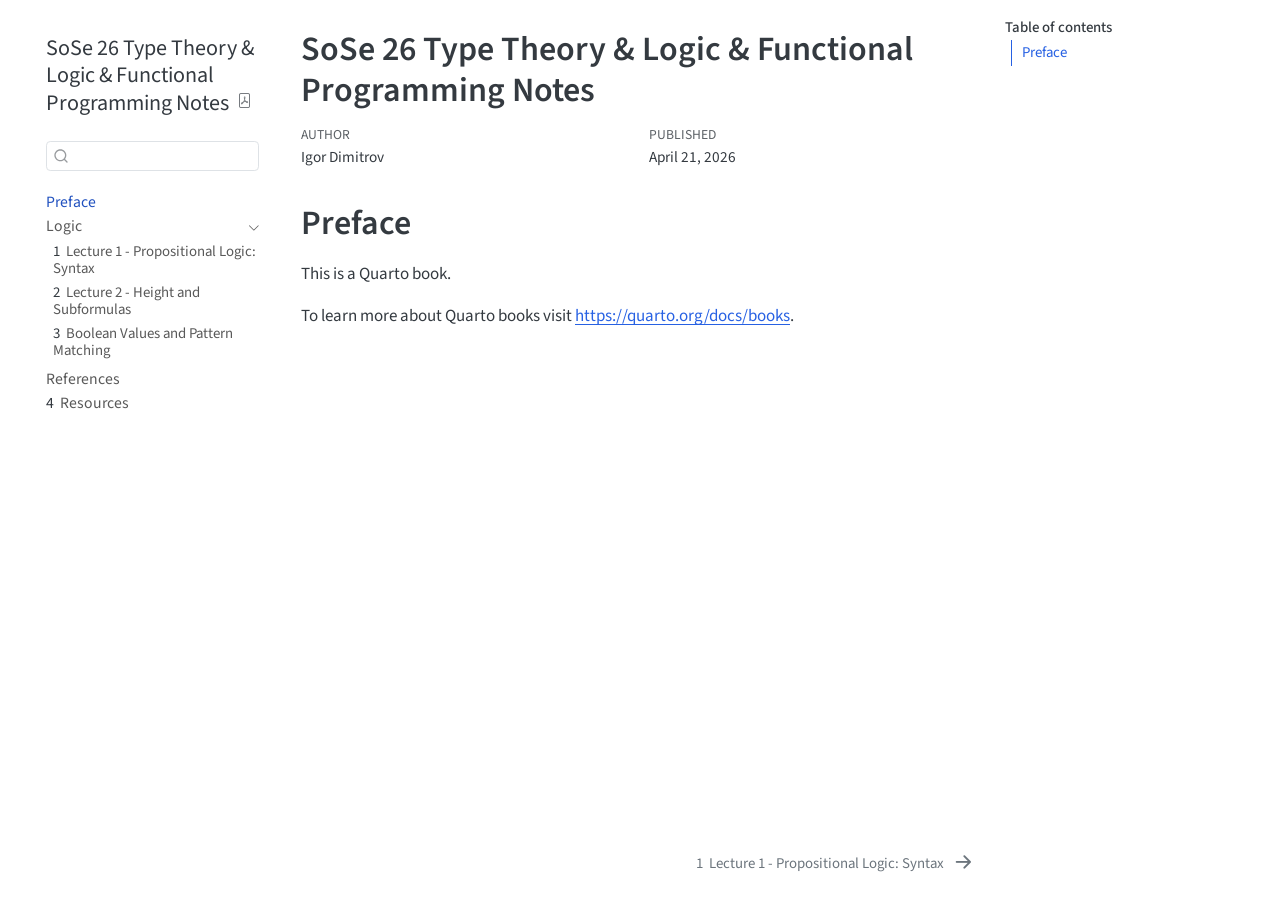
==== index.html @ 35f293f8 "Built site for gh-pages" ====
<!DOCTYPE html>
<html xmlns="http://www.w3.org/1999/xhtml" lang="en" xml:lang="en"><head>

<meta charset="utf-8">
<meta name="generator" content="quarto-1.7.32">

<meta name="viewport" content="width=device-width, initial-scale=1.0, user-scalable=yes">

<meta name="author" content="Igor Dimitrov">
<meta name="dcterms.date" content="2026-04-21">

<title>SoSe 26 Type Theory &amp; Logic &amp; Functional Programming Notes</title>
<style>
code{white-space: pre-wrap;}
span.smallcaps{font-variant: small-caps;}
div.columns{display: flex; gap: min(4vw, 1.5em);}
div.column{flex: auto; overflow-x: auto;}
div.hanging-indent{margin-left: 1.5em; text-indent: -1.5em;}
ul.task-list{list-style: none;}
ul.task-list li input[type="checkbox"] {
  width: 0.8em;
  margin: 0 0.8em 0.2em -1em; /* quarto-specific, see https://github.com/quarto-dev/quarto-cli/issues/4556 */ 
  vertical-align: middle;
}
</style>


<script src="site_libs/quarto-nav/quarto-nav.js"></script>
<script src="site_libs/quarto-nav/headroom.min.js"></script>
<script src="site_libs/clipboard/clipboard.min.js"></script>
<script src="site_libs/quarto-search/autocomplete.umd.js"></script>
<script src="site_libs/quarto-search/fuse.min.js"></script>
<script src="site_libs/quarto-search/quarto-search.js"></script>
<meta name="quarto:offset" content="./">
<link href="./01.html" rel="next">
<script src="site_libs/quarto-html/quarto.js" type="module"></script>
<script src="site_libs/quarto-html/tabsets/tabsets.js" type="module"></script>
<script src="site_libs/quarto-html/popper.min.js"></script>
<script src="site_libs/quarto-html/tippy.umd.min.js"></script>
<script src="site_libs/quarto-html/anchor.min.js"></script>
<link href="site_libs/quarto-html/tippy.css" rel="stylesheet">
<link href="site_libs/quarto-html/quarto-syntax-highlighting-37eea08aefeeee20ff55810ff984fec1.css" rel="stylesheet" id="quarto-text-highlighting-styles">
<script src="site_libs/bootstrap/bootstrap.min.js"></script>
<link href="site_libs/bootstrap/bootstrap-icons.css" rel="stylesheet">
<link href="site_libs/bootstrap/bootstrap-bf132de45b538d253cd2e2da5fec6016.min.css" rel="stylesheet" append-hash="true" id="quarto-bootstrap" data-mode="light">
<script id="quarto-search-options" type="application/json">{
  "location": "sidebar",
  "copy-button": false,
  "collapse-after": 3,
  "panel-placement": "start",
  "type": "textbox",
  "limit": 50,
  "keyboard-shortcut": [
    "f",
    "/",
    "s"
  ],
  "show-item-context": false,
  "language": {
    "search-no-results-text": "No results",
    "search-matching-documents-text": "matching documents",
    "search-copy-link-title": "Copy link to search",
    "search-hide-matches-text": "Hide additional matches",
    "search-more-match-text": "more match in this document",
    "search-more-matches-text": "more matches in this document",
    "search-clear-button-title": "Clear",
    "search-text-placeholder": "",
    "search-detached-cancel-button-title": "Cancel",
    "search-submit-button-title": "Submit",
    "search-label": "Search"
  }
}</script>
<script>
window.MathJax = {
  tex: {
    macros: {
      Nat: "\\mathbb{N}",
      WFF: "\\mathrm{WFF}",

      F: ["\\mathcal{F}_{#1}", 1],
      Fof: ["\\mathcal{F}(#1)", 1],

      Set: ["\\{\\, #1 \\;\\mid\\; #2 \\,\\}", 2],

      Height: ["\\mathrm{ht}(#1)", 1],
      Subf: ["\\mathrm{sf}_{#1}", 1],
      sfn: ["\\mathrm{sf}(#1)", 1],

      Pow: ["\\mathcal{P{}(#1)}", 1],

      concat: "\\mathbin{+\\!\\!+}"
    }
  }
};
</script>


</head>

<body class="nav-sidebar floating quarto-light">

<div id="quarto-search-results"></div>
  <header id="quarto-header" class="headroom fixed-top">
  <nav class="quarto-secondary-nav">
    <div class="container-fluid d-flex">
      <button type="button" class="quarto-btn-toggle btn" data-bs-toggle="collapse" role="button" data-bs-target=".quarto-sidebar-collapse-item" aria-controls="quarto-sidebar" aria-expanded="false" aria-label="Toggle sidebar navigation" onclick="if (window.quartoToggleHeadroom) { window.quartoToggleHeadroom(); }">
        <i class="bi bi-layout-text-sidebar-reverse"></i>
      </button>
        <nav class="quarto-page-breadcrumbs" aria-label="breadcrumb"><ol class="breadcrumb"><li class="breadcrumb-item"><a href="./index.html">Preface</a></li></ol></nav>
        <a class="flex-grow-1" role="navigation" data-bs-toggle="collapse" data-bs-target=".quarto-sidebar-collapse-item" aria-controls="quarto-sidebar" aria-expanded="false" aria-label="Toggle sidebar navigation" onclick="if (window.quartoToggleHeadroom) { window.quartoToggleHeadroom(); }">      
        </a>
      <button type="button" class="btn quarto-search-button" aria-label="Search" onclick="window.quartoOpenSearch();">
        <i class="bi bi-search"></i>
      </button>
    </div>
  </nav>
</header>
<!-- content -->
<div id="quarto-content" class="quarto-container page-columns page-rows-contents page-layout-article">
<!-- sidebar -->
  <nav id="quarto-sidebar" class="sidebar collapse collapse-horizontal quarto-sidebar-collapse-item sidebar-navigation floating overflow-auto">
    <div class="pt-lg-2 mt-2 text-left sidebar-header">
    <div class="sidebar-title mb-0 py-0">
      <a href="./">SoSe 26 Type Theory &amp; Logic &amp; Functional Programming Notes</a> 
        <div class="sidebar-tools-main">
    <a href="./SoSe-26-Type-Theory---Logic---Functional-Programming-Notes.pdf" title="Download PDF" class="quarto-navigation-tool px-1" aria-label="Download PDF"><i class="bi bi-file-pdf"></i></a>
</div>
    </div>
      </div>
        <div class="mt-2 flex-shrink-0 align-items-center">
        <div class="sidebar-search">
        <div id="quarto-search" class="" title="Search"></div>
        </div>
        </div>
    <div class="sidebar-menu-container"> 
    <ul class="list-unstyled mt-1">
        <li class="sidebar-item">
  <div class="sidebar-item-container"> 
  <a href="./index.html" class="sidebar-item-text sidebar-link active">
 <span class="menu-text">Preface</span></a>
  </div>
</li>
        <li class="sidebar-item sidebar-item-section">
      <div class="sidebar-item-container"> 
            <a class="sidebar-item-text sidebar-link text-start" data-bs-toggle="collapse" data-bs-target="#quarto-sidebar-section-1" role="navigation" aria-expanded="true">
 <span class="menu-text">Logic</span></a>
          <a class="sidebar-item-toggle text-start" data-bs-toggle="collapse" data-bs-target="#quarto-sidebar-section-1" role="navigation" aria-expanded="true" aria-label="Toggle section">
            <i class="bi bi-chevron-right ms-2"></i>
          </a> 
      </div>
      <ul id="quarto-sidebar-section-1" class="collapse list-unstyled sidebar-section depth1 show">  
          <li class="sidebar-item">
  <div class="sidebar-item-container"> 
  <a href="./01.html" class="sidebar-item-text sidebar-link">
 <span class="menu-text"><span class="chapter-number">1</span>&nbsp; <span class="chapter-title">Lecture 1 - Propositional Logic: Syntax</span></span></a>
  </div>
</li>
          <li class="sidebar-item">
  <div class="sidebar-item-container"> 
  <a href="./02.html" class="sidebar-item-text sidebar-link">
 <span class="menu-text"><span class="chapter-number">2</span>&nbsp; <span class="chapter-title">Lecture 2 - Height and Subformulas</span></span></a>
  </div>
</li>
          <li class="sidebar-item">
  <div class="sidebar-item-container"> 
  <a href="./BooleanValues.html" class="sidebar-item-text sidebar-link">
 <span class="menu-text"><span class="chapter-number">3</span>&nbsp; <span class="chapter-title">Boolean Values and Pattern Matching</span></span></a>
  </div>
</li>
      </ul>
  </li>
        <li class="sidebar-item">
  <div class="sidebar-item-container"> 
  <a href="./references.html" class="sidebar-item-text sidebar-link">
 <span class="menu-text">References</span></a>
  </div>
</li>
        <li class="sidebar-item">
  <div class="sidebar-item-container"> 
  <a href="./resources.html" class="sidebar-item-text sidebar-link">
 <span class="menu-text"><span class="chapter-number">4</span>&nbsp; <span class="chapter-title">Resources</span></span></a>
  </div>
</li>
    </ul>
    </div>
</nav>
<div id="quarto-sidebar-glass" class="quarto-sidebar-collapse-item" data-bs-toggle="collapse" data-bs-target=".quarto-sidebar-collapse-item"></div>
<!-- margin-sidebar -->
    <div id="quarto-margin-sidebar" class="sidebar margin-sidebar">
        <nav id="TOC" role="doc-toc" class="toc-active">
    <h2 id="toc-title">Table of contents</h2>
   
  <ul>
  <li><a href="#preface" id="toc-preface" class="nav-link active" data-scroll-target="#preface">Preface</a></li>
  </ul>
</nav>
    </div>
<!-- main -->
<main class="content" id="quarto-document-content">

<header id="title-block-header" class="quarto-title-block default">
<div class="quarto-title">
<h1 class="title">SoSe 26 Type Theory &amp; Logic &amp; Functional Programming Notes</h1>
</div>



<div class="quarto-title-meta">

    <div>
    <div class="quarto-title-meta-heading">Author</div>
    <div class="quarto-title-meta-contents">
             <p>Igor Dimitrov </p>
          </div>
  </div>
    
    <div>
    <div class="quarto-title-meta-heading">Published</div>
    <div class="quarto-title-meta-contents">
      <p class="date">April 21, 2026</p>
    </div>
  </div>
  
    
  </div>
  


</header>


<section id="preface" class="level1 unnumbered">
<h1 class="unnumbered">Preface</h1>
<p>This is a Quarto book.</p>
<p>To learn more about Quarto books visit <a href="https://quarto.org/docs/books" class="uri">https://quarto.org/docs/books</a>.</p>


</section>

</main> <!-- /main -->
<script id="quarto-html-after-body" type="application/javascript">
  window.document.addEventListener("DOMContentLoaded", function (event) {
    const icon = "";
    const anchorJS = new window.AnchorJS();
    anchorJS.options = {
      placement: 'right',
      icon: icon
    };
    anchorJS.add('.anchored');
    const isCodeAnnotation = (el) => {
      for (const clz of el.classList) {
        if (clz.startsWith('code-annotation-')) {                     
          return true;
        }
      }
      return false;
    }
    const onCopySuccess = function(e) {
      // button target
      const button = e.trigger;
      // don't keep focus
      button.blur();
      // flash "checked"
      button.classList.add('code-copy-button-checked');
      var currentTitle = button.getAttribute("title");
      button.setAttribute("title", "Copied!");
      let tooltip;
      if (window.bootstrap) {
        button.setAttribute("data-bs-toggle", "tooltip");
        button.setAttribute("data-bs-placement", "left");
        button.setAttribute("data-bs-title", "Copied!");
        tooltip = new bootstrap.Tooltip(button, 
          { trigger: "manual", 
            customClass: "code-copy-button-tooltip",
            offset: [0, -8]});
        tooltip.show();    
      }
      setTimeout(function() {
        if (tooltip) {
          tooltip.hide();
          button.removeAttribute("data-bs-title");
          button.removeAttribute("data-bs-toggle");
          button.removeAttribute("data-bs-placement");
        }
        button.setAttribute("title", currentTitle);
        button.classList.remove('code-copy-button-checked');
      }, 1000);
      // clear code selection
      e.clearSelection();
    }
    const getTextToCopy = function(trigger) {
        const codeEl = trigger.previousElementSibling.cloneNode(true);
        for (const childEl of codeEl.children) {
          if (isCodeAnnotation(childEl)) {
            childEl.remove();
          }
        }
        return codeEl.innerText;
    }
    const clipboard = new window.ClipboardJS('.code-copy-button:not([data-in-quarto-modal])', {
      text: getTextToCopy
    });
    clipboard.on('success', onCopySuccess);
    if (window.document.getElementById('quarto-embedded-source-code-modal')) {
      const clipboardModal = new window.ClipboardJS('.code-copy-button[data-in-quarto-modal]', {
        text: getTextToCopy,
        container: window.document.getElementById('quarto-embedded-source-code-modal')
      });
      clipboardModal.on('success', onCopySuccess);
    }
      var localhostRegex = new RegExp(/^(?:http|https):\/\/localhost\:?[0-9]*\//);
      var mailtoRegex = new RegExp(/^mailto:/);
        var filterRegex = new RegExp('/' + window.location.host + '/');
      var isInternal = (href) => {
          return filterRegex.test(href) || localhostRegex.test(href) || mailtoRegex.test(href);
      }
      // Inspect non-navigation links and adorn them if external
     var links = window.document.querySelectorAll('a[href]:not(.nav-link):not(.navbar-brand):not(.toc-action):not(.sidebar-link):not(.sidebar-item-toggle):not(.pagination-link):not(.no-external):not([aria-hidden]):not(.dropdown-item):not(.quarto-navigation-tool):not(.about-link)');
      for (var i=0; i<links.length; i++) {
        const link = links[i];
        if (!isInternal(link.href)) {
          // undo the damage that might have been done by quarto-nav.js in the case of
          // links that we want to consider external
          if (link.dataset.originalHref !== undefined) {
            link.href = link.dataset.originalHref;
          }
        }
      }
    function tippyHover(el, contentFn, onTriggerFn, onUntriggerFn) {
      const config = {
        allowHTML: true,
        maxWidth: 500,
        delay: 100,
        arrow: false,
        appendTo: function(el) {
            return el.parentElement;
        },
        interactive: true,
        interactiveBorder: 10,
        theme: 'quarto',
        placement: 'bottom-start',
      };
      if (contentFn) {
        config.content = contentFn;
      }
      if (onTriggerFn) {
        config.onTrigger = onTriggerFn;
      }
      if (onUntriggerFn) {
        config.onUntrigger = onUntriggerFn;
      }
      window.tippy(el, config); 
    }
    const noterefs = window.document.querySelectorAll('a[role="doc-noteref"]');
    for (var i=0; i<noterefs.length; i++) {
      const ref = noterefs[i];
      tippyHover(ref, function() {
        // use id or data attribute instead here
        let href = ref.getAttribute('data-footnote-href') || ref.getAttribute('href');
        try { href = new URL(href).hash; } catch {}
        const id = href.replace(/^#\/?/, "");
        const note = window.document.getElementById(id);
        if (note) {
          return note.innerHTML;
        } else {
          return "";
        }
      });
    }
    const xrefs = window.document.querySelectorAll('a.quarto-xref');
    const processXRef = (id, note) => {
      // Strip column container classes
      const stripColumnClz = (el) => {
        el.classList.remove("page-full", "page-columns");
        if (el.children) {
          for (const child of el.children) {
            stripColumnClz(child);
          }
        }
      }
      stripColumnClz(note)
      if (id === null || id.startsWith('sec-')) {
        // Special case sections, only their first couple elements
        const container = document.createElement("div");
        if (note.children && note.children.length > 2) {
          container.appendChild(note.children[0].cloneNode(true));
          for (let i = 1; i < note.children.length; i++) {
            const child = note.children[i];
            if (child.tagName === "P" && child.innerText === "") {
              continue;
            } else {
              container.appendChild(child.cloneNode(true));
              break;
            }
          }
          if (window.Quarto?.typesetMath) {
            window.Quarto.typesetMath(container);
          }
          return container.innerHTML
        } else {
          if (window.Quarto?.typesetMath) {
            window.Quarto.typesetMath(note);
          }
          return note.innerHTML;
        }
      } else {
        // Remove any anchor links if they are present
        const anchorLink = note.querySelector('a.anchorjs-link');
        if (anchorLink) {
          anchorLink.remove();
        }
        if (window.Quarto?.typesetMath) {
          window.Quarto.typesetMath(note);
        }
        if (note.classList.contains("callout")) {
          return note.outerHTML;
        } else {
          return note.innerHTML;
        }
      }
    }
    for (var i=0; i<xrefs.length; i++) {
      const xref = xrefs[i];
      tippyHover(xref, undefined, function(instance) {
        instance.disable();
        let url = xref.getAttribute('href');
        let hash = undefined; 
        if (url.startsWith('#')) {
          hash = url;
        } else {
          try { hash = new URL(url).hash; } catch {}
        }
        if (hash) {
          const id = hash.replace(/^#\/?/, "");
          const note = window.document.getElementById(id);
          if (note !== null) {
            try {
              const html = processXRef(id, note.cloneNode(true));
              instance.setContent(html);
            } finally {
              instance.enable();
              instance.show();
            }
          } else {
            // See if we can fetch this
            fetch(url.split('#')[0])
            .then(res => res.text())
            .then(html => {
              const parser = new DOMParser();
              const htmlDoc = parser.parseFromString(html, "text/html");
              const note = htmlDoc.getElementById(id);
              if (note !== null) {
                const html = processXRef(id, note);
                instance.setContent(html);
              } 
            }).finally(() => {
              instance.enable();
              instance.show();
            });
          }
        } else {
          // See if we can fetch a full url (with no hash to target)
          // This is a special case and we should probably do some content thinning / targeting
          fetch(url)
          .then(res => res.text())
          .then(html => {
            const parser = new DOMParser();
            const htmlDoc = parser.parseFromString(html, "text/html");
            const note = htmlDoc.querySelector('main.content');
            if (note !== null) {
              // This should only happen for chapter cross references
              // (since there is no id in the URL)
              // remove the first header
              if (note.children.length > 0 && note.children[0].tagName === "HEADER") {
                note.children[0].remove();
              }
              const html = processXRef(null, note);
              instance.setContent(html);
            } 
          }).finally(() => {
            instance.enable();
            instance.show();
          });
        }
      }, function(instance) {
      });
    }
        let selectedAnnoteEl;
        const selectorForAnnotation = ( cell, annotation) => {
          let cellAttr = 'data-code-cell="' + cell + '"';
          let lineAttr = 'data-code-annotation="' +  annotation + '"';
          const selector = 'span[' + cellAttr + '][' + lineAttr + ']';
          return selector;
        }
        const selectCodeLines = (annoteEl) => {
          const doc = window.document;
          const targetCell = annoteEl.getAttribute("data-target-cell");
          const targetAnnotation = annoteEl.getAttribute("data-target-annotation");
          const annoteSpan = window.document.querySelector(selectorForAnnotation(targetCell, targetAnnotation));
          const lines = annoteSpan.getAttribute("data-code-lines").split(",");
          const lineIds = lines.map((line) => {
            return targetCell + "-" + line;
          })
          let top = null;
          let height = null;
          let parent = null;
          if (lineIds.length > 0) {
              //compute the position of the single el (top and bottom and make a div)
              const el = window.document.getElementById(lineIds[0]);
              top = el.offsetTop;
              height = el.offsetHeight;
              parent = el.parentElement.parentElement;
            if (lineIds.length > 1) {
              const lastEl = window.document.getElementById(lineIds[lineIds.length - 1]);
              const bottom = lastEl.offsetTop + lastEl.offsetHeight;
              height = bottom - top;
            }
            if (top !== null && height !== null && parent !== null) {
              // cook up a div (if necessary) and position it 
              let div = window.document.getElementById("code-annotation-line-highlight");
              if (div === null) {
                div = window.document.createElement("div");
                div.setAttribute("id", "code-annotation-line-highlight");
                div.style.position = 'absolute';
                parent.appendChild(div);
              }
              div.style.top = top - 2 + "px";
              div.style.height = height + 4 + "px";
              div.style.left = 0;
              let gutterDiv = window.document.getElementById("code-annotation-line-highlight-gutter");
              if (gutterDiv === null) {
                gutterDiv = window.document.createElement("div");
                gutterDiv.setAttribute("id", "code-annotation-line-highlight-gutter");
                gutterDiv.style.position = 'absolute';
                const codeCell = window.document.getElementById(targetCell);
                const gutter = codeCell.querySelector('.code-annotation-gutter');
                gutter.appendChild(gutterDiv);
              }
              gutterDiv.style.top = top - 2 + "px";
              gutterDiv.style.height = height + 4 + "px";
            }
            selectedAnnoteEl = annoteEl;
          }
        };
        const unselectCodeLines = () => {
          const elementsIds = ["code-annotation-line-highlight", "code-annotation-line-highlight-gutter"];
          elementsIds.forEach((elId) => {
            const div = window.document.getElementById(elId);
            if (div) {
              div.remove();
            }
          });
          selectedAnnoteEl = undefined;
        };
          // Handle positioning of the toggle
      window.addEventListener(
        "resize",
        throttle(() => {
          elRect = undefined;
          if (selectedAnnoteEl) {
            selectCodeLines(selectedAnnoteEl);
          }
        }, 10)
      );
      function throttle(fn, ms) {
      let throttle = false;
      let timer;
        return (...args) => {
          if(!throttle) { // first call gets through
              fn.apply(this, args);
              throttle = true;
          } else { // all the others get throttled
              if(timer) clearTimeout(timer); // cancel #2
              timer = setTimeout(() => {
                fn.apply(this, args);
                timer = throttle = false;
              }, ms);
          }
        };
      }
        // Attach click handler to the DT
        const annoteDls = window.document.querySelectorAll('dt[data-target-cell]');
        for (const annoteDlNode of annoteDls) {
          annoteDlNode.addEventListener('click', (event) => {
            const clickedEl = event.target;
            if (clickedEl !== selectedAnnoteEl) {
              unselectCodeLines();
              const activeEl = window.document.querySelector('dt[data-target-cell].code-annotation-active');
              if (activeEl) {
                activeEl.classList.remove('code-annotation-active');
              }
              selectCodeLines(clickedEl);
              clickedEl.classList.add('code-annotation-active');
            } else {
              // Unselect the line
              unselectCodeLines();
              clickedEl.classList.remove('code-annotation-active');
            }
          });
        }
    const findCites = (el) => {
      const parentEl = el.parentElement;
      if (parentEl) {
        const cites = parentEl.dataset.cites;
        if (cites) {
          return {
            el,
            cites: cites.split(' ')
          };
        } else {
          return findCites(el.parentElement)
        }
      } else {
        return undefined;
      }
    };
    var bibliorefs = window.document.querySelectorAll('a[role="doc-biblioref"]');
    for (var i=0; i<bibliorefs.length; i++) {
      const ref = bibliorefs[i];
      const citeInfo = findCites(ref);
      if (citeInfo) {
        tippyHover(citeInfo.el, function() {
          var popup = window.document.createElement('div');
          citeInfo.cites.forEach(function(cite) {
            var citeDiv = window.document.createElement('div');
            citeDiv.classList.add('hanging-indent');
            citeDiv.classList.add('csl-entry');
            var biblioDiv = window.document.getElementById('ref-' + cite);
            if (biblioDiv) {
              citeDiv.innerHTML = biblioDiv.innerHTML;
            }
            popup.appendChild(citeDiv);
          });
          return popup.innerHTML;
        });
      }
    }
  });
  </script>
<nav class="page-navigation">
  <div class="nav-page nav-page-previous">
  </div>
  <div class="nav-page nav-page-next">
      <a href="./01.html" class="pagination-link" aria-label="Lecture 1 - Propositional Logic: Syntax">
        <span class="nav-page-text"><span class="chapter-number">1</span>&nbsp; <span class="chapter-title">Lecture 1 - Propositional Logic: Syntax</span></span> <i class="bi bi-arrow-right-short"></i>
      </a>
  </div>
</nav>
</div> <!-- /content -->




</body></html>
---- site_libs/quarto-html/tippy.css ----
.tippy-box[data-animation=fade][data-state=hidden]{opacity:0}[data-tippy-root]{max-width:calc(100vw - 10px)}.tippy-box{position:relative;background-color:#333;color:#fff;border-radius:4px;font-size:14px;line-height:1.4;white-space:normal;outline:0;transition-property:transform,visibility,opacity}.tippy-box[data-placement^=top]>.tippy-arrow{bottom:0}.tippy-box[data-placement^=top]>.tippy-arrow:before{bottom:-7px;left:0;border-width:8px 8px 0;border-top-color:initial;transform-origin:center top}.tippy-box[data-placement^=bottom]>.tippy-arrow{top:0}.tippy-box[data-placement^=bottom]>.tippy-arrow:before{top:-7px;left:0;border-width:0 8px 8px;border-bottom-color:initial;transform-origin:center bottom}.tippy-box[data-placement^=left]>.tippy-arrow{right:0}.tippy-box[data-placement^=left]>.tippy-arrow:before{border-width:8px 0 8px 8px;border-left-color:initial;right:-7px;transform-origin:center left}.tippy-box[data-placement^=right]>.tippy-arrow{left:0}.tippy-box[data-placement^=right]>.tippy-arrow:before{left:-7px;border-width:8px 8px 8px 0;border-right-color:initial;transform-origin:center right}.tippy-box[data-inertia][data-state=visible]{transition-timing-function:cubic-bezier(.54,1.5,.38,1.11)}.tippy-arrow{width:16px;height:16px;color:#333}.tippy-arrow:before{content:"";position:absolute;border-color:transparent;border-style:solid}.tippy-content{position:relative;padding:5px 9px;z-index:1}
---- site_libs/quarto-html/quarto-syntax-highlighting-37eea08aefeeee20ff55810ff984fec1.css ----
/* quarto syntax highlight colors */
:root {
  --quarto-hl-ot-color: #003B4F;
  --quarto-hl-at-color: #657422;
  --quarto-hl-ss-color: #20794D;
  --quarto-hl-an-color: #5E5E5E;
  --quarto-hl-fu-color: #4758AB;
  --quarto-hl-st-color: #20794D;
  --quarto-hl-cf-color: #003B4F;
  --quarto-hl-op-color: #5E5E5E;
  --quarto-hl-er-color: #AD0000;
  --quarto-hl-bn-color: #AD0000;
  --quarto-hl-al-color: #AD0000;
  --quarto-hl-va-color: #111111;
  --quarto-hl-bu-color: inherit;
  --quarto-hl-ex-color: inherit;
  --quarto-hl-pp-color: #AD0000;
  --quarto-hl-in-color: #5E5E5E;
  --quarto-hl-vs-color: #20794D;
  --quarto-hl-wa-color: #5E5E5E;
  --quarto-hl-do-color: #5E5E5E;
  --quarto-hl-im-color: #00769E;
  --quarto-hl-ch-color: #20794D;
  --quarto-hl-dt-color: #AD0000;
  --quarto-hl-fl-color: #AD0000;
  --quarto-hl-co-color: #5E5E5E;
  --quarto-hl-cv-color: #5E5E5E;
  --quarto-hl-cn-color: #8f5902;
  --quarto-hl-sc-color: #5E5E5E;
  --quarto-hl-dv-color: #AD0000;
  --quarto-hl-kw-color: #003B4F;
}

/* other quarto variables */
:root {
  --quarto-font-monospace: SFMono-Regular, Menlo, Monaco, Consolas, "Liberation Mono", "Courier New", monospace;
}

/* syntax highlight based on Pandoc's rules */
pre > code.sourceCode > span {
  color: #003B4F;
}

code.sourceCode > span {
  color: #003B4F;
}

div.sourceCode,
div.sourceCode pre.sourceCode {
  color: #003B4F;
}

/* Normal */
code span {
  color: #003B4F;
}

/* Alert */
code span.al {
  color: #AD0000;
  font-style: inherit;
}

/* Annotation */
code span.an {
  color: #5E5E5E;
  font-style: inherit;
}

/* Attribute */
code span.at {
  color: #657422;
  font-style: inherit;
}

/* BaseN */
code span.bn {
  color: #AD0000;
  font-style: inherit;
}

/* BuiltIn */
code span.bu {
  font-style: inherit;
}

/* ControlFlow */
code span.cf {
  color: #003B4F;
  font-weight: bold;
  font-style: inherit;
}

/* Char */
code span.ch {
  color: #20794D;
  font-style: inherit;
}

/* Constant */
code span.cn {
  color: #8f5902;
  font-style: inherit;
}

/* Comment */
code span.co {
  color: #5E5E5E;
  font-style: inherit;
}

/* CommentVar */
code span.cv {
  color: #5E5E5E;
  font-style: italic;
}

/* Documentation */
code span.do {
  color: #5E5E5E;
  font-style: italic;
}

/* DataType */
code span.dt {
  color: #AD0000;
  font-style: inherit;
}

/* DecVal */
code span.dv {
  color: #AD0000;
  font-style: inherit;
}

/* Error */
code span.er {
  color: #AD0000;
  font-style: inherit;
}

/* Extension */
code span.ex {
  font-style: inherit;
}

/* Float */
code span.fl {
  color: #AD0000;
  font-style: inherit;
}

/* Function */
code span.fu {
  color: #4758AB;
  font-style: inherit;
}

/* Import */
code span.im {
  color: #00769E;
  font-style: inherit;
}

/* Information */
code span.in {
  color: #5E5E5E;
  font-style: inherit;
}

/* Keyword */
code span.kw {
  color: #003B4F;
  font-weight: bold;
  font-style: inherit;
}

/* Operator */
code span.op {
  color: #5E5E5E;
  font-style: inherit;
}

/* Other */
code span.ot {
  color: #003B4F;
  font-style: inherit;
}

/* Preprocessor */
code span.pp {
  color: #AD0000;
  font-style: inherit;
}

/* SpecialChar */
code span.sc {
  color: #5E5E5E;
  font-style: inherit;
}

/* SpecialString */
code span.ss {
  color: #20794D;
  font-style: inherit;
}

/* String */
code span.st {
  color: #20794D;
  font-style: inherit;
}

/* Variable */
code span.va {
  color: #111111;
  font-style: inherit;
}

/* VerbatimString */
code span.vs {
  color: #20794D;
  font-style: inherit;
}

/* Warning */
code span.wa {
  color: #5E5E5E;
  font-style: italic;
}

.prevent-inlining {
  content: "</";
}

/*# sourceMappingURL=27d3d809615f7771493d095567f04340.css.map */
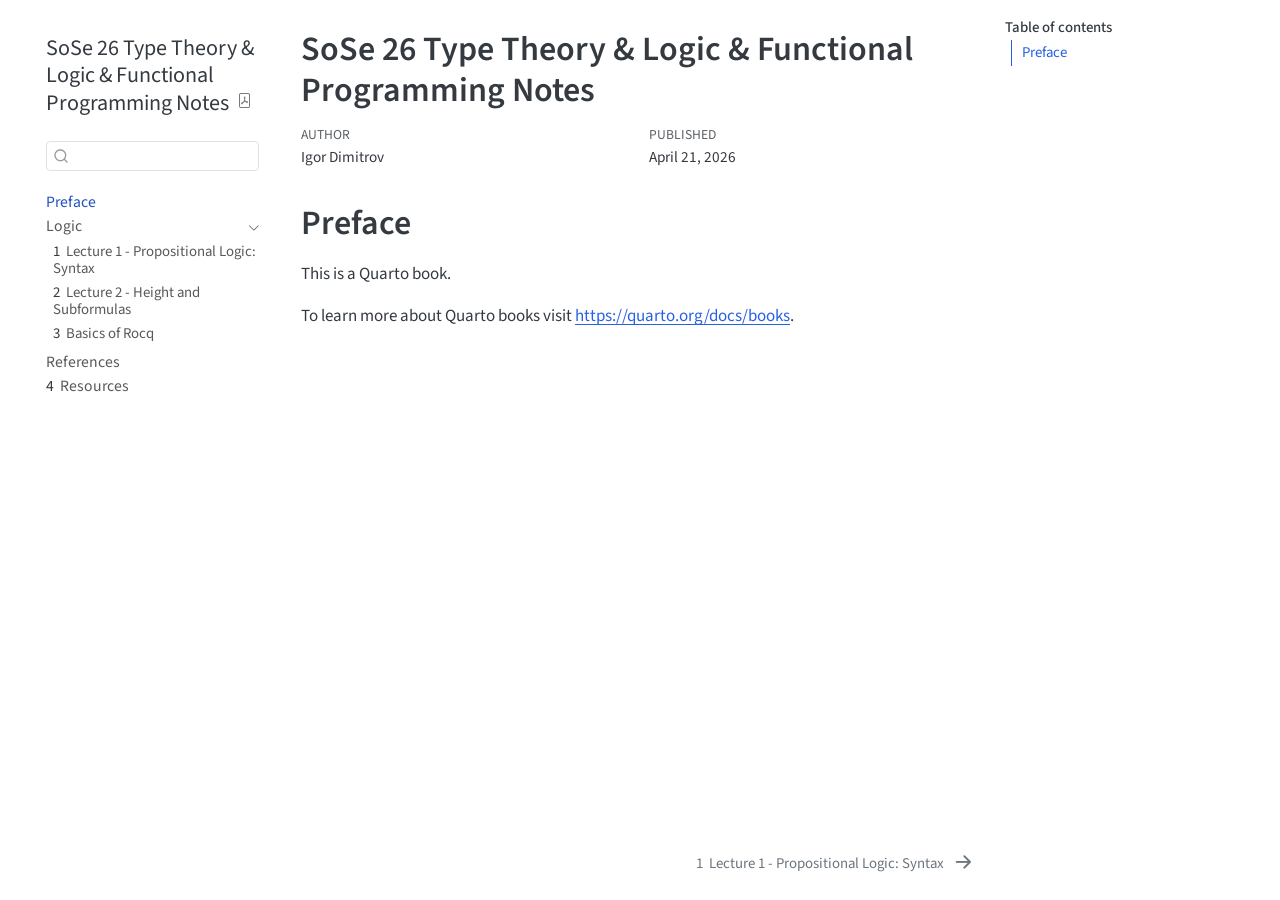
==== commit d3aeed1b: "Built site for gh-pages" ====
--- a/index.html
+++ b/index.html
@@ -42,7 +42,7 @@
 <link href="site_libs/quarto-html/quarto-syntax-highlighting-37eea08aefeeee20ff55810ff984fec1.css" rel="stylesheet" id="quarto-text-highlighting-styles">
 <script src="site_libs/bootstrap/bootstrap.min.js"></script>
 <link href="site_libs/bootstrap/bootstrap-icons.css" rel="stylesheet">
-<link href="site_libs/bootstrap/bootstrap-bf132de45b538d253cd2e2da5fec6016.min.css" rel="stylesheet" append-hash="true" id="quarto-bootstrap" data-mode="light">
+<link href="site_libs/bootstrap/bootstrap-e920c21d6bc3d7ff29e2ffcfe306ac9a.min.css" rel="stylesheet" append-hash="true" id="quarto-bootstrap" data-mode="light">
 <script id="quarto-search-options" type="application/json">{
   "location": "sidebar",
   "copy-button": false,
@@ -88,13 +88,24 @@
 
       Pow: ["\\mathcal{P{}(#1)}", 1],
 
-      concat: "\\mathbin{+\\!\\!+}"
+      concat: "\\mathbin{+\\!\\!+}",
+
+      // Lambda calculus and reduction notation
+      labs: ["\\lambda #1.\\,#2", 2],
+      tlabs: ["\\lambda #1 : #2.\\,#3", 3],
+      lapp: ["#1\\,#2", 2],
+
+      red: "\\to\\,",
+      betared: "\\to_\\beta\\,",
+      mred: "\\to^*\\,",
+      infrule: ["\\frac{#1}{#2}", 2]
     }
   }
 };
 </script>
 
 
+<link rel="stylesheet" href="styles.css">
 </head>
 
 <body class="nav-sidebar floating quarto-light">
@@ -163,8 +174,8 @@
 </li>
           <li class="sidebar-item">
   <div class="sidebar-item-container"> 
-  <a href="./BooleanValues.html" class="sidebar-item-text sidebar-link">
- <span class="menu-text"><span class="chapter-number">3</span>&nbsp; <span class="chapter-title">Boolean Values and Pattern Matching</span></span></a>
+  <a href="./03-BooleanValues.html" class="sidebar-item-text sidebar-link">
+ <span class="menu-text"><span class="chapter-number">3</span>&nbsp; <span class="chapter-title">Basics of Rocq</span></span></a>
   </div>
 </li>
       </ul>
--- a/styles.css
+++ b/styles.css
@@ -0,0 +1,65 @@
+/* General code block fallback */
+pre:not(.sourceCode) {
+  background-color: #f7f7f7;
+  border-radius: 6px;
+  padding: 0.5em;
+  margin: 1em 0;
+}
+
+/* Inline code and code inside blocks */
+pre:not(.sourceCode) code {
+  background-color: transparent;
+}
+
+
+/* Normal source code blocks */
+div.sourceCode {
+  background-color: #f7f7f7;
+  border-radius: 6px;
+  padding: 0.5em;
+  margin: 1em 0;
+}
+
+/* The actual visible code area inside normal source blocks */
+div.sourceCode pre.sourceCode {
+  background-color: transparent;
+  margin: 0;
+  padding: 0;
+}
+
+/* Fallback: some code blocks may be rendered directly as pre.sourceCode */
+pre.sourceCode {
+  background-color: #f7f7f7;
+  border-radius: 6px;
+  padding: 0.5em;
+}
+
+/* Code inside source blocks */
+pre.sourceCode code {
+  background-color: transparent;
+}
+
+/* Executable cell input blocks */
+.cell-code {
+  background-color: #f7f7f7;
+  border-left: 3px solid #cccccc;
+  border-radius: 6px;
+  padding: 0.5em;
+}
+
+/* Code inside executable cells */
+.cell-code pre {
+  background-color: transparent;
+  margin-bottom: 0;
+}
+
+/* Executable cell output blocks */
+.cell-output,
+.cell-output-stdout,
+.cell-output-stderr {
+  background-color: #fafafa;
+  padding: 0.5em 0.75em;
+  margin-top: 0.25em;
+  margin-bottom: 1em;
+  border-radius: 4px;
+}
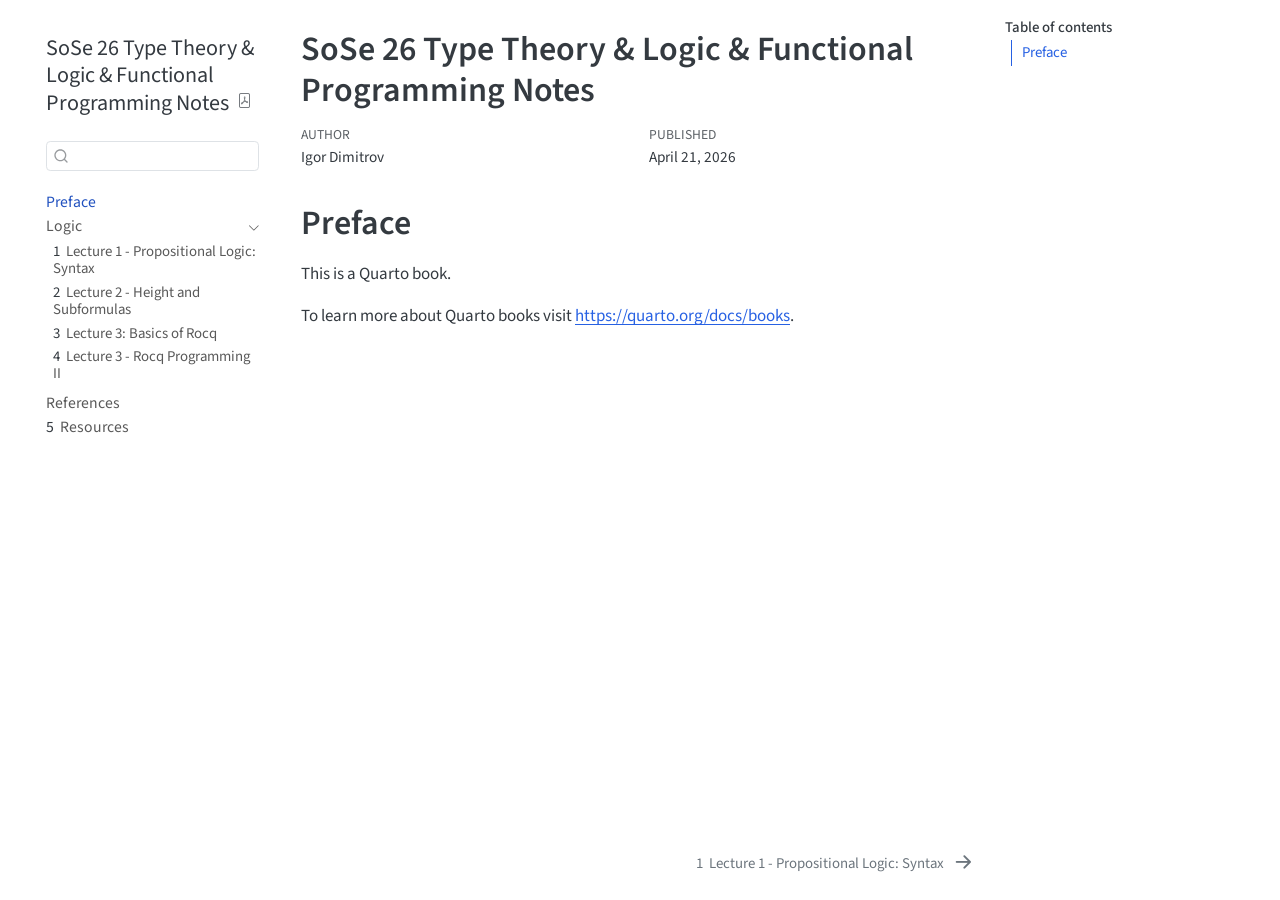
==== commit 7c141c62: "Built site for gh-pages" ====
--- a/index.html
+++ b/index.html
@@ -175,7 +175,13 @@
           <li class="sidebar-item">
   <div class="sidebar-item-container"> 
   <a href="./03-BooleanValues.html" class="sidebar-item-text sidebar-link">
- <span class="menu-text"><span class="chapter-number">3</span>&nbsp; <span class="chapter-title">Basics of Rocq</span></span></a>
+ <span class="menu-text"><span class="chapter-number">3</span>&nbsp; <span class="chapter-title">Lecture 3: Basics of Rocq</span></span></a>
+  </div>
+</li>
+          <li class="sidebar-item">
+  <div class="sidebar-item-container"> 
+  <a href="./04-PropFormulas.html" class="sidebar-item-text sidebar-link">
+ <span class="menu-text"><span class="chapter-number">4</span>&nbsp; <span class="chapter-title">Lecture 3 - Rocq Programming II</span></span></a>
   </div>
 </li>
       </ul>
@@ -189,7 +195,7 @@
         <li class="sidebar-item">
   <div class="sidebar-item-container"> 
   <a href="./resources.html" class="sidebar-item-text sidebar-link">
- <span class="menu-text"><span class="chapter-number">4</span>&nbsp; <span class="chapter-title">Resources</span></span></a>
+ <span class="menu-text"><span class="chapter-number">5</span>&nbsp; <span class="chapter-title">Resources</span></span></a>
   </div>
 </li>
     </ul>
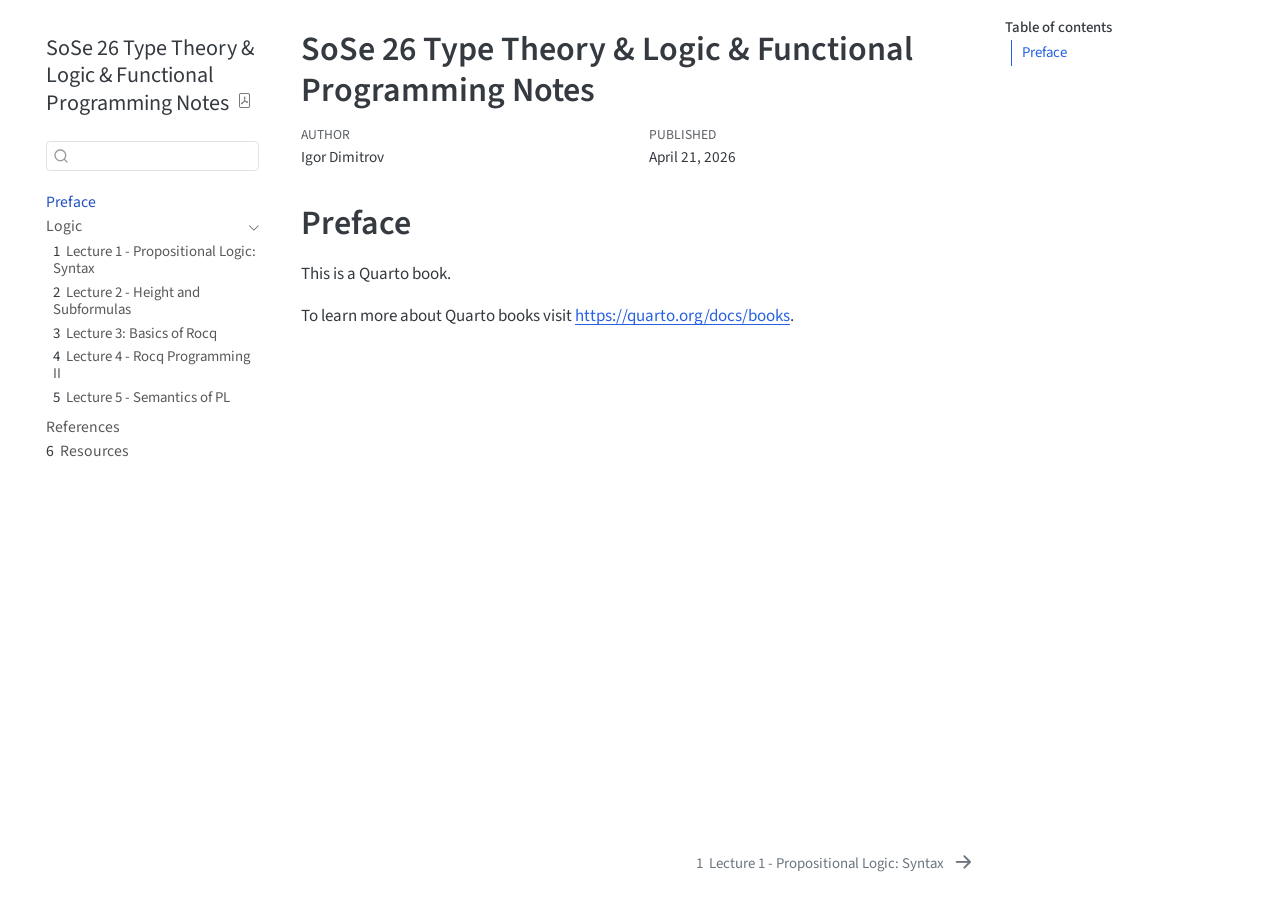
==== commit 446d86d2: "Built site for gh-pages" ====
--- a/index.html
+++ b/index.html
@@ -76,6 +76,7 @@
     macros: {
       Nat: "\\mathbb{N}",
       WFF: "\\mathrm{WFF}",
+      Atoms: "\\mathcal{A}",
 
       F: ["\\mathcal{F}_{#1}", 1],
       Fof: ["\\mathcal{F}(#1)", 1],
@@ -85,8 +86,10 @@
       Height: ["\\mathrm{ht}(#1)", 1],
       Subf: ["\\mathrm{sf}_{#1}", 1],
       sfn: ["\\mathrm{sf}(#1)", 1],
-
-      Pow: ["\\mathcal{P{}(#1)}", 1],
+      atoms: "\\mathrm{atoms}",
+      atomsof: ["\\atoms(#1)", 1],
+
+      Pow: ["\\mathcal{P(#1)}", 1],
 
       concat: "\\mathbin{+\\!\\!+}",
 
@@ -98,7 +101,29 @@
       red: "\\to\\,",
       betared: "\\to_\\beta\\,",
       mred: "\\to^*\\,",
-      infrule: ["\\frac{#1}{#2}", 2]
+      infrule: ["\\frac{#1}{#2}", 2],
+
+      // semantics of PL
+      sem: ["\\left[\\!\\left[ #1 \\right]\\!\\right]", 1],
+      interp: ["\\sem{#1}_{#2}", 2],
+      Semantics: ["\\mathrm{Sem}(#1)", 1],
+
+      // // Boolean Domain and Boolean Values
+      Bool: "\\mathbb{B}",
+      booltrue: "\\overline{1}",
+      boolfalse: "\\overline{0}",
+
+      // // Boolean Operations
+      booland: "\\mathbin{\\overline{\\land}}",
+      boolor: "\\mathbin{\\overline{\\lor}}",
+      boolimpl: "\\mathbin{\\overline{\\Rightarrow}}",
+      boolnot: "\\mathop{\\overline{\\neg}}",
+
+      // // valuation function
+      valuation: "\\nu",
+      valuationof: ["\\valuation(#1)", 1]
+
+
     }
   }
 };
@@ -181,7 +206,13 @@
           <li class="sidebar-item">
   <div class="sidebar-item-container"> 
   <a href="./04-PropFormulas.html" class="sidebar-item-text sidebar-link">
- <span class="menu-text"><span class="chapter-number">4</span>&nbsp; <span class="chapter-title">Lecture 3 - Rocq Programming II</span></span></a>
+ <span class="menu-text"><span class="chapter-number">4</span>&nbsp; <span class="chapter-title">Lecture 4 - Rocq Programming II</span></span></a>
+  </div>
+</li>
+          <li class="sidebar-item">
+  <div class="sidebar-item-container"> 
+  <a href="./05-semanticsPL.html" class="sidebar-item-text sidebar-link">
+ <span class="menu-text"><span class="chapter-number">5</span>&nbsp; <span class="chapter-title">Lecture 5 - Semantics of PL</span></span></a>
   </div>
 </li>
       </ul>
@@ -195,7 +226,7 @@
         <li class="sidebar-item">
   <div class="sidebar-item-container"> 
   <a href="./resources.html" class="sidebar-item-text sidebar-link">
- <span class="menu-text"><span class="chapter-number">5</span>&nbsp; <span class="chapter-title">Resources</span></span></a>
+ <span class="menu-text"><span class="chapter-number">6</span>&nbsp; <span class="chapter-title">Resources</span></span></a>
   </div>
 </li>
     </ul>
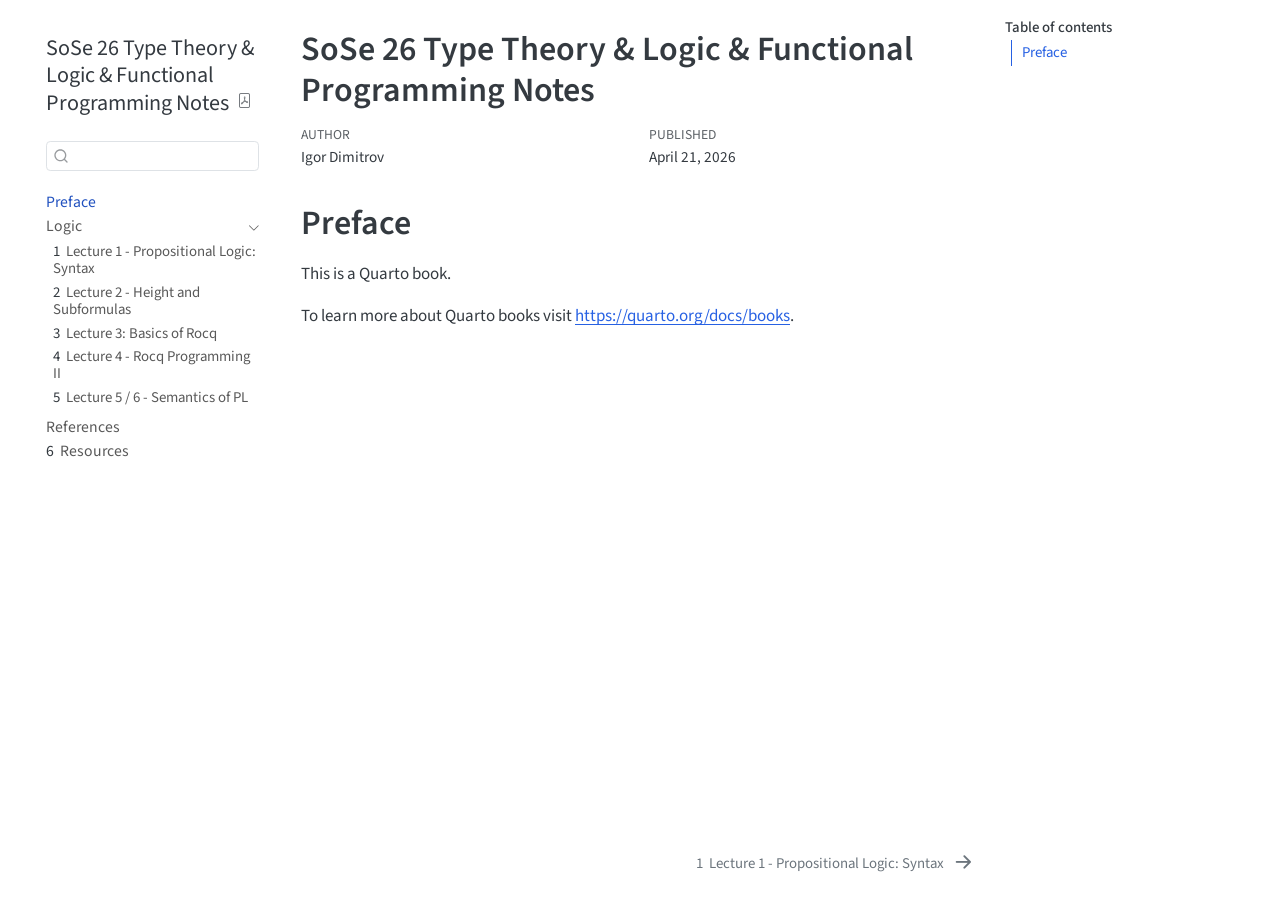
==== commit 5f474d51: "Built site for gh-pages" ====
--- a/index.html
+++ b/index.html
@@ -110,8 +110,8 @@
 
       // // Boolean Domain and Boolean Values
       Bool: "\\mathbb{B}",
-      booltrue: "\\overline{1}",
-      boolfalse: "\\overline{0}",
+      boolTrue: "\\overline{1}",
+      boolFalse: "\\overline{0}",
 
       // // Boolean Operations
       booland: "\\mathbin{\\overline{\\land}}",
@@ -212,7 +212,7 @@
           <li class="sidebar-item">
   <div class="sidebar-item-container"> 
   <a href="./05-semanticsPL.html" class="sidebar-item-text sidebar-link">
- <span class="menu-text"><span class="chapter-number">5</span>&nbsp; <span class="chapter-title">Lecture 5 - Semantics of PL</span></span></a>
+ <span class="menu-text"><span class="chapter-number">5</span>&nbsp; <span class="chapter-title">Lecture 5 / 6 - Semantics of PL</span></span></a>
   </div>
 </li>
       </ul>
